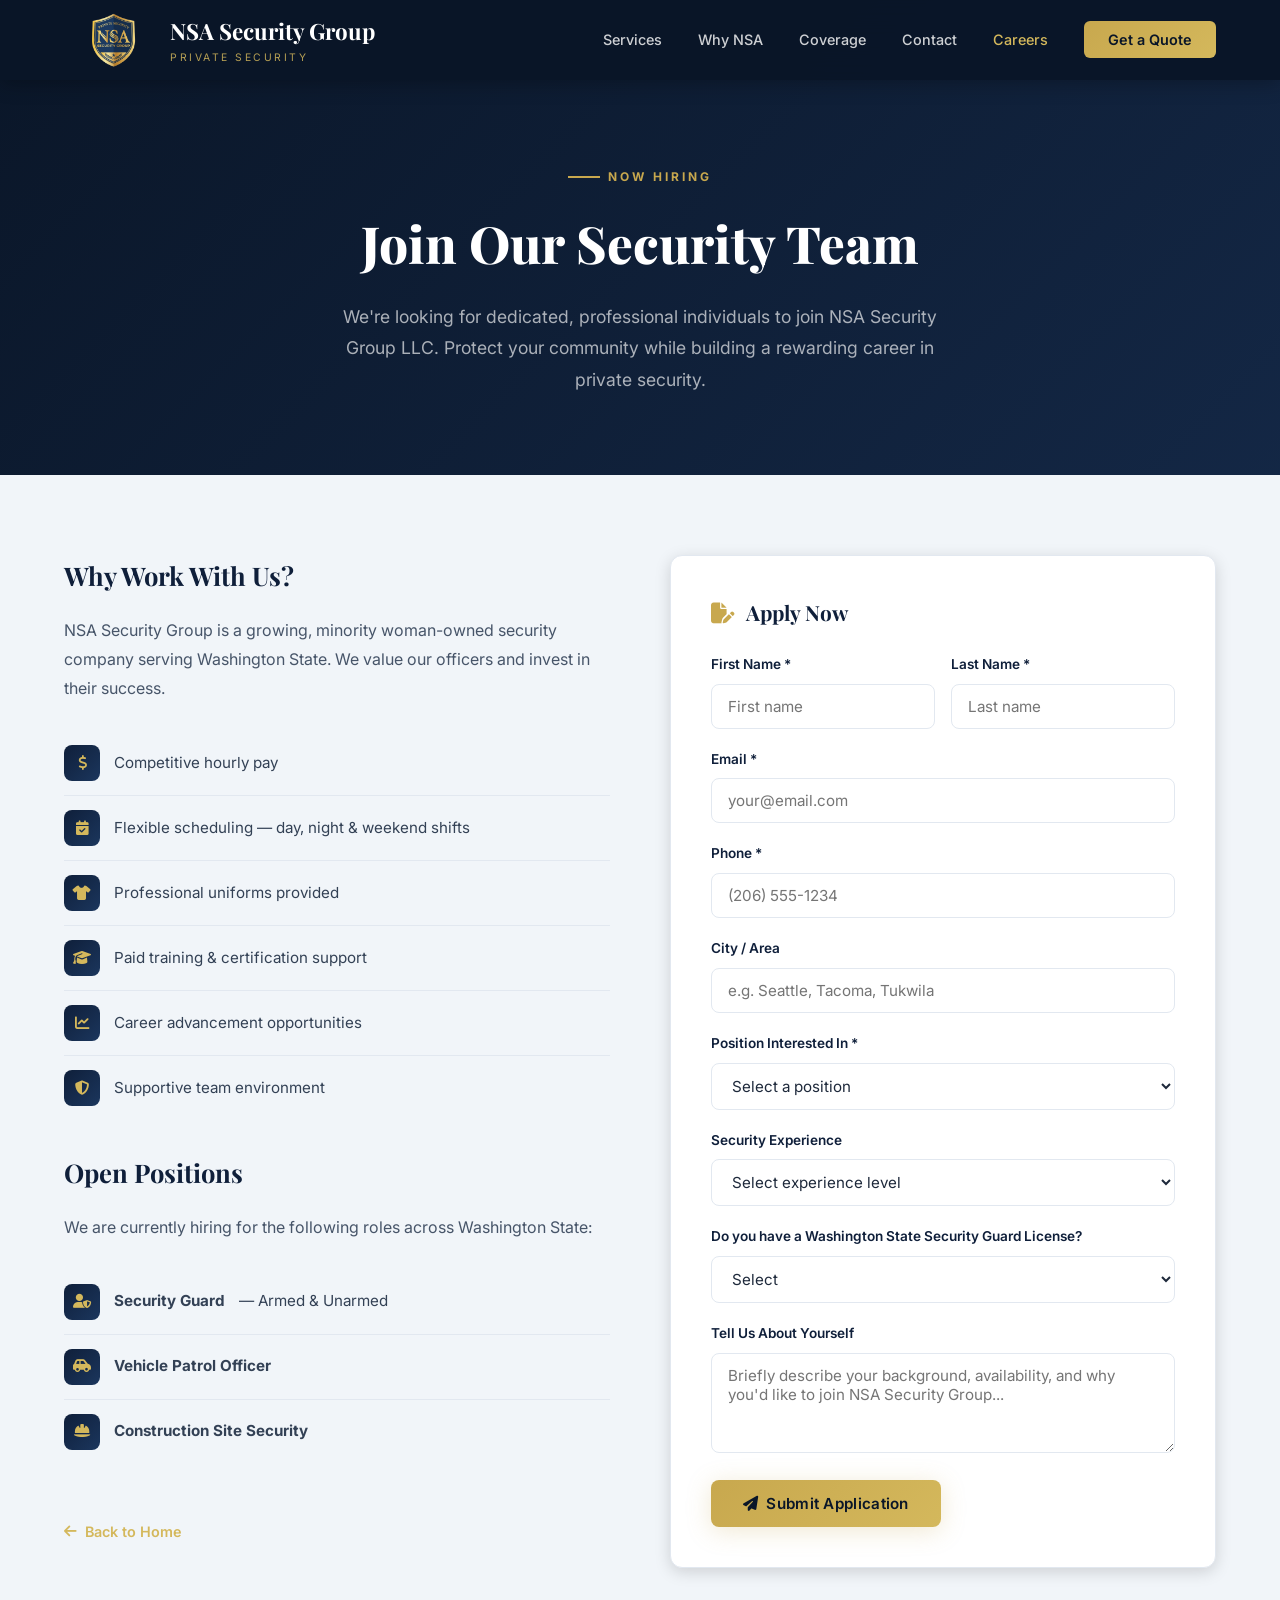
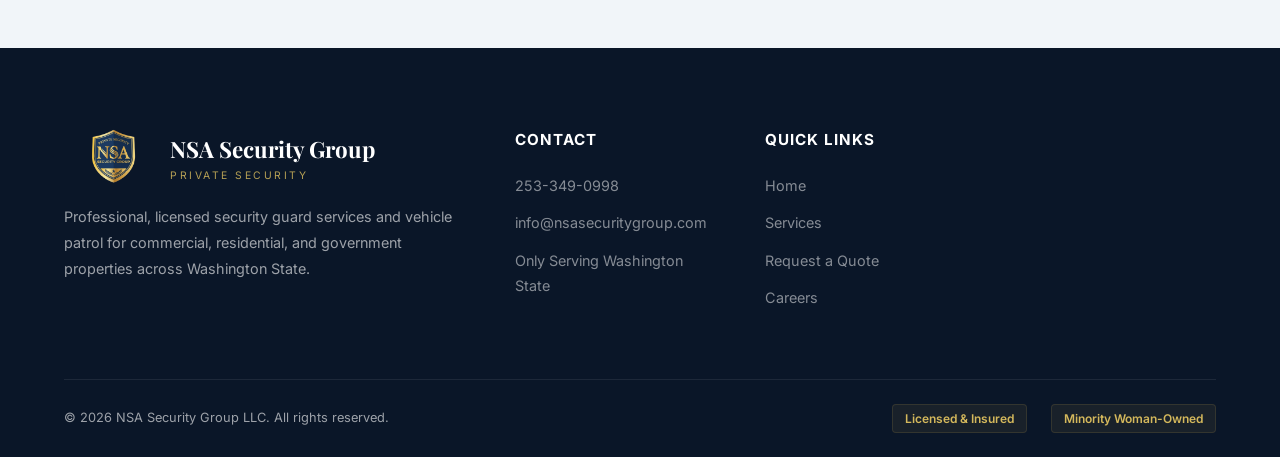
==== careers.html @ 4f9b8d57 "Fix 24/7 display, tighten logo spacing, add careers page" ====
<!DOCTYPE html>
<html lang="en">
<head>
  <meta charset="UTF-8">
  <meta name="viewport" content="width=device-width, initial-scale=1.0">
  <title>Careers — NSA Security Group LLC | Join Our Team</title>
  <meta name="description" content="Join NSA Security Group LLC. We're hiring professional security officers across Washington State. Apply today for security guard and vehicle patrol positions.">
  <link rel="stylesheet" href="styles.css">
  <link rel="stylesheet" href="https://cdnjs.cloudflare.com/ajax/libs/font-awesome/6.5.1/css/all.min.css">
  <style>
    .careers-hero {
      background: var(--navy-900); padding: 160px 0 80px; text-align: center;
      position: relative; overflow: hidden;
    }
    .careers-hero::before {
      content: ''; position: absolute; inset: 0;
      background: linear-gradient(135deg, rgba(10,22,40,.95), rgba(21,42,74,.85));
    }
    .careers-hero .container { position: relative; z-index: 2; }
    .careers-hero h1 {
      font-family: var(--font-heading); font-size: clamp(2rem,4.5vw,3.2rem);
      font-weight: 800; color: var(--white); margin-bottom: 16px;
    }
    .careers-hero p { font-size: 1.1rem; color: rgba(255,255,255,.65); max-width: 600px; margin: 0 auto; line-height: 1.8; }

    .careers-content { padding: 80px 0; background: var(--slate-100); }
    .careers-grid { display: grid; grid-template-columns: 1fr 1fr; gap: 60px; align-items: start; }

    .careers-info h2 { font-family: var(--font-heading); font-size: 1.6rem; color: var(--navy-800); margin-bottom: 20px; }
    .careers-info > p { color: var(--slate-600); line-height: 1.8; margin-bottom: 28px; }

    .perk-list { list-style: none; margin-bottom: 32px; }
    .perk-list li {
      display: flex; align-items: center; gap: 14px; padding: 14px 0;
      border-bottom: 1px solid var(--slate-200); color: var(--slate-700); font-size: .95rem;
    }
    .perk-list li:last-child { border-bottom: none; }
    .perk-icon {
      width: 36px; height: 36px; border-radius: 8px; flex-shrink: 0;
      background: linear-gradient(135deg, var(--navy-800), var(--navy-600));
      display: flex; align-items: center; justify-content: center;
      color: var(--gold-400); font-size: .9rem;
    }

    .apply-card {
      background: var(--white); border-radius: var(--radius); padding: 40px;
      box-shadow: var(--shadow-md); border: 1px solid var(--slate-200);
    }
    .apply-card h3 {
      font-family: var(--font-heading); font-size: 1.3rem;
      color: var(--navy-800); margin-bottom: 24px;
    }

    .back-link {
      display: inline-flex; align-items: center; gap: 8px;
      color: var(--gold-400); text-decoration: none; font-weight: 600;
      font-size: .9rem; margin-top: 24px; transition: var(--transition);
    }
    .back-link:hover { color: var(--gold-300); }

    @media (max-width: 768px) {
      .careers-grid { grid-template-columns: 1fr; gap: 40px; }
      .form-row { grid-template-columns: 1fr; }
    }
  </style>
</head>
<body>

<!-- NAV -->
<nav class="nav scrolled" id="mainNav">
  <div class="container nav-inner">
    <a href="index.html" class="nav-logo">
      <img src="assets/images/nsa-badge.png" alt="NSA Security Group Badge">
      <div>
        <div class="nav-logo-text">NSA Security Group</div>
        <div class="nav-logo-sub">Private Security</div>
      </div>
    </a>
    <ul class="nav-links" id="navLinks">
      <li><a href="index.html#services">Services</a></li>
      <li><a href="index.html#why-nsa">Why NSA</a></li>
      <li><a href="index.html#coverage">Coverage</a></li>
      <li><a href="index.html#contact">Contact</a></li>
      <li><a href="careers.html" style="color:var(--gold-400)">Careers</a></li>
      <li><a href="index.html#quote" class="nav-cta">Get a Quote</a></li>
    </ul>
    <button class="nav-toggle" id="navToggle" aria-label="Toggle menu">
      <span></span><span></span><span></span>
    </button>
  </div>
</nav>

<!-- HERO -->
<section class="careers-hero">
  <div class="container">
    <div class="section-label">Now Hiring</div>
    <h1>Join Our Security Team</h1>
    <p>We're looking for dedicated, professional individuals to join NSA Security Group LLC. Protect your community while building a rewarding career in private security.</p>
  </div>
</section>

<!-- APPLICATION -->
<section class="careers-content">
  <div class="container">
    <div class="careers-grid">
      <div class="careers-info">
        <h2>Why Work With Us?</h2>
        <p>NSA Security Group is a growing, minority woman-owned security company serving Washington State. We value our officers and invest in their success.</p>
        <ul class="perk-list">
          <li><div class="perk-icon"><i class="fa-solid fa-dollar-sign"></i></div> Competitive hourly pay</li>
          <li><div class="perk-icon"><i class="fa-solid fa-calendar-check"></i></div> Flexible scheduling — day, night & weekend shifts</li>
          <li><div class="perk-icon"><i class="fa-solid fa-shirt"></i></div> Professional uniforms provided</li>
          <li><div class="perk-icon"><i class="fa-solid fa-graduation-cap"></i></div> Paid training & certification support</li>
          <li><div class="perk-icon"><i class="fa-solid fa-chart-line"></i></div> Career advancement opportunities</li>
          <li><div class="perk-icon"><i class="fa-solid fa-shield-halved"></i></div> Supportive team environment</li>
        </ul>
        <h2>Open Positions</h2>
        <p>We are currently hiring for the following roles across Washington State:</p>
        <ul class="perk-list">
          <li><div class="perk-icon"><i class="fa-solid fa-user-shield"></i></div> <strong>Security Guard</strong> — Armed & Unarmed</li>
          <li><div class="perk-icon"><i class="fa-solid fa-car-side"></i></div> <strong>Vehicle Patrol Officer</strong></li>
          <li><div class="perk-icon"><i class="fa-solid fa-helmet-safety"></i></div> <strong>Construction Site Security</strong></li>
        </ul>
        <a href="index.html" class="back-link"><i class="fa-solid fa-arrow-left"></i> Back to Home</a>
      </div>

      <div class="apply-card">
        <h3><i class="fa-solid fa-file-pen" style="color:var(--gold-500);margin-right:8px"></i> Apply Now</h3>
        <form id="applyForm" name="careers" method="POST" data-netlify="true">
          <div class="form-row">
            <div class="form-group">
              <label for="appFirstName">First Name *</label>
              <input type="text" id="appFirstName" name="firstName" placeholder="First name" required>
            </div>
            <div class="form-group">
              <label for="appLastName">Last Name *</label>
              <input type="text" id="appLastName" name="lastName" placeholder="Last name" required>
            </div>
          </div>
          <div class="form-group">
            <label for="appEmail">Email *</label>
            <input type="email" id="appEmail" name="email" placeholder="your@email.com" required>
          </div>
          <div class="form-group">
            <label for="appPhone">Phone *</label>
            <input type="tel" id="appPhone" name="phone" placeholder="(206) 555-1234" required>
          </div>
          <div class="form-group">
            <label for="appCity">City / Area</label>
            <input type="text" id="appCity" name="city" placeholder="e.g. Seattle, Tacoma, Tukwila">
          </div>
          <div class="form-group">
            <label for="appPosition">Position Interested In *</label>
            <select id="appPosition" name="position" required>
              <option value="" disabled selected>Select a position</option>
              <option value="guard-armed">Security Guard — Armed</option>
              <option value="guard-unarmed">Security Guard — Unarmed</option>
              <option value="patrol">Vehicle Patrol Officer</option>
              <option value="construction">Construction Site Security</option>
              <option value="other">Other / Open to Any</option>
            </select>
          </div>
          <div class="form-group">
            <label for="appExperience">Security Experience</label>
            <select id="appExperience" name="experience">
              <option value="" disabled selected>Select experience level</option>
              <option value="none">No prior experience</option>
              <option value="1-2">1–2 years</option>
              <option value="3-5">3–5 years</option>
              <option value="5+">5+ years</option>
            </select>
          </div>
          <div class="form-group">
            <label for="appLicense">Do you have a Washington State Security Guard License?</label>
            <select id="appLicense" name="license">
              <option value="" disabled selected>Select</option>
              <option value="yes">Yes</option>
              <option value="no">No</option>
              <option value="in-progress">In Progress</option>
            </select>
          </div>
          <div class="form-group">
            <label for="appMessage">Tell Us About Yourself</label>
            <textarea id="appMessage" name="message" placeholder="Briefly describe your background, availability, and why you'd like to join NSA Security Group..."></textarea>
          </div>
          <button type="submit" class="btn btn-primary">
            <i class="fa-solid fa-paper-plane"></i> Submit Application
          </button>
        </form>
      </div>
    </div>
  </div>
</section>

<!-- FOOTER -->
<footer class="footer">
  <div class="container">
    <div class="footer-grid">
      <div class="footer-brand">
        <a href="index.html" class="nav-logo">
          <img src="assets/images/nsa-badge.png" alt="NSA Security Group">
          <div>
            <div class="nav-logo-text">NSA Security Group</div>
            <div class="nav-logo-sub">Private Security</div>
          </div>
        </a>
        <p>Professional, licensed security guard services and vehicle patrol for commercial, residential, and government properties across Washington State.</p>
      </div>
      <div>
        <h4>Contact</h4>
        <ul>
          <li><a href="tel:2533490998">253-349-0998</a></li>
          <li><a href="mailto:info@nsasecuritygroup.com">info@nsasecuritygroup.com</a></li>
          <li><a href="#">Only Serving Washington State</a></li>
        </ul>
      </div>
      <div>
        <h4>Quick Links</h4>
        <ul>
          <li><a href="index.html">Home</a></li>
          <li><a href="index.html#services">Services</a></li>
          <li><a href="index.html#quote">Request a Quote</a></li>
          <li><a href="careers.html">Careers</a></li>
        </ul>
      </div>
    </div>
    <div class="footer-bottom">
      <div>&copy; 2026 NSA Security Group LLC. All rights reserved.</div>
      <div class="footer-certs">
        <span class="footer-cert">Licensed &amp; Insured</span>
        <span class="footer-cert">Minority Woman-Owned</span>
      </div>
    </div>
  </div>
</footer>

<script>
  // Mobile toggle
  const toggle = document.getElementById('navToggle');
  const links = document.getElementById('navLinks');
  toggle.addEventListener('click', () => {
    links.classList.toggle('active');
    const s = toggle.querySelectorAll('span');
    const open = links.classList.contains('active');
    s[0].style.transform = open ? 'rotate(45deg) translate(5px,5px)' : '';
    s[1].style.opacity = open ? '0' : '';
    s[2].style.transform = open ? 'rotate(-45deg) translate(5px,-5px)' : '';
  });

  // Form submit
  document.getElementById('applyForm').addEventListener('submit', e => {
    e.preventDefault();
    const d = Object.fromEntries(new FormData(e.target).entries());
    const subj = encodeURIComponent('Job Application — ' + d.firstName + ' ' + d.lastName);
    const body = encodeURIComponent(
      `Name: ${d.firstName} ${d.lastName}\nEmail: ${d.email}\nPhone: ${d.phone}\nCity: ${d.city || 'N/A'}\nPosition: ${d.position}\nExperience: ${d.experience || 'N/A'}\nLicense: ${d.license || 'N/A'}\n\n${d.message || ''}`
    );
    window.location.href = `mailto:info@nsasecuritygroup.com?subject=${subj}&body=${body}`;
    const btn = e.target.querySelector('button[type="submit"]');
    const orig = btn.innerHTML;
    btn.innerHTML = '<i class="fa-solid fa-check"></i> Application Sent';
    btn.style.background = 'linear-gradient(135deg,#22c55e,#16a34a)';
    btn.style.color = '#fff';
    setTimeout(() => { btn.innerHTML = orig; btn.style.background = ''; btn.style.color = ''; e.target.reset(); }, 4000);
  });
</script>
</body>
</html>
---- styles.css ----
/* ===== NSA Security Group LLC — Design System ===== */
@import url('https://fonts.googleapis.com/css2?family=Inter:wght@300;400;500;600;700;800;900&family=Playfair+Display:wght@600;700;800&display=swap');

*, *::before, *::after { margin: 0; padding: 0; box-sizing: border-box; }

:root {
  --navy-900: #0a1628;
  --navy-800: #0f1f3a;
  --navy-700: #152a4a;
  --navy-600: #1b365d;
  --navy-500: #234478;
  --gold-500: #c8a84e;
  --gold-400: #d4b85c;
  --gold-300: #e0c96f;
  --gold-200: #f0dfa0;
  --slate-100: #f1f5f9;
  --slate-200: #e2e8f0;
  --slate-300: #cbd5e1;
  --slate-600: #475569;
  --slate-700: #334155;
  --slate-800: #1e293b;
  --white: #ffffff;
  --font-heading: 'Playfair Display', Georgia, serif;
  --font-body: 'Inter', -apple-system, sans-serif;
  --shadow-sm: 0 1px 3px rgba(0,0,0,.12);
  --shadow-md: 0 4px 16px rgba(0,0,0,.15);
  --shadow-lg: 0 12px 40px rgba(0,0,0,.2);
  --shadow-gold: 0 4px 24px rgba(200,168,78,.25);
  --radius: 12px;
  --transition: .35s cubic-bezier(.4,0,.2,1);
}

html { scroll-behavior: smooth; font-size: 16px; }
body {
  font-family: var(--font-body);
  color: var(--slate-800);
  background: var(--white);
  line-height: 1.6;
  overflow-x: hidden;
  -webkit-font-smoothing: antialiased;
}

/* ===== UTILITIES ===== */
.container { width: 100%; max-width: 1200px; margin: 0 auto; padding: 0 24px; }
.section-pad { padding: 100px 0; }
.text-center { text-align: center; }
.gold-text { color: var(--gold-500); }

.section-label {
  display: inline-flex; align-items: center; gap: 8px;
  font-size: .75rem; font-weight: 700; letter-spacing: 3px; text-transform: uppercase;
  color: var(--gold-500); margin-bottom: 16px;
}
.section-label::before {
  content: ''; width: 32px; height: 2px; background: var(--gold-500);
}

.section-title {
  font-family: var(--font-heading); font-size: clamp(2rem,4vw,3rem);
  font-weight: 700; color: var(--navy-800); line-height: 1.15; margin-bottom: 20px;
}

.section-subtitle {
  font-size: 1.1rem; color: var(--slate-600); max-width: 640px; line-height: 1.7;
}
.section-subtitle.center { margin: 0 auto; }

/* ===== BUTTONS ===== */
.btn {
  display: inline-flex; align-items: center; gap: 8px;
  padding: 14px 32px; border-radius: 8px; font-family: var(--font-body);
  font-size: .95rem; font-weight: 600; text-decoration: none;
  cursor: pointer; border: none; transition: var(--transition);
  letter-spacing: .3px;
}
.btn-primary {
  background: linear-gradient(135deg, var(--gold-500), var(--gold-400));
  color: var(--navy-900); box-shadow: var(--shadow-gold);
}
.btn-primary:hover {
  transform: translateY(-2px);
  box-shadow: 0 8px 32px rgba(200,168,78,.4);
}
.btn-outline {
  background: transparent; border: 2px solid rgba(255,255,255,.3);
  color: var(--white);
}
.btn-outline:hover {
  border-color: var(--gold-500); color: var(--gold-400);
  background: rgba(200,168,78,.08);
}
.btn-dark {
  background: var(--navy-800); color: var(--white);
}
.btn-dark:hover {
  background: var(--navy-700); transform: translateY(-2px);
  box-shadow: var(--shadow-md);
}

/* ===== NAV ===== */
.nav {
  position: fixed; top: 0; left: 0; right: 0; z-index: 1000;
  padding: 20px 0; transition: var(--transition);
}
.nav.scrolled {
  background: rgba(10,22,40,.95); backdrop-filter: blur(16px);
  padding: 12px 0; box-shadow: 0 2px 20px rgba(0,0,0,.3);
}
.nav-inner {
  display: flex; align-items: center; justify-content: space-between;
}
.nav-logo {
  display: flex; align-items: center; gap: 6px;
  text-decoration: none; color: var(--white);
}
.nav-logo img { height: 56px; width: auto; }
.nav-logo-text { font-family: var(--font-heading); font-size: 1.4rem; font-weight: 700; }
.nav-logo-sub { font-size: .65rem; letter-spacing: 2.5px; text-transform: uppercase; color: var(--gold-400); opacity: .85; }

.nav-links { display: flex; align-items: center; gap: 36px; list-style: none; }
.nav-links a {
  color: rgba(255,255,255,.8); text-decoration: none;
  font-size: .9rem; font-weight: 500; transition: var(--transition);
  position: relative;
}
.nav-links a::after {
  content: ''; position: absolute; bottom: -4px; left: 0;
  width: 0; height: 2px; background: var(--gold-500);
  transition: var(--transition);
}
.nav-links a:hover { color: var(--white); }
.nav-links a:hover::after { width: 100%; }
.nav-cta {
  padding: 10px 24px !important; background: linear-gradient(135deg, var(--gold-500), var(--gold-400));
  color: var(--navy-900) !important; border-radius: 6px; font-weight: 600 !important;
}
.nav-cta::after { display: none !important; }
.nav-cta:hover { transform: translateY(-1px); box-shadow: var(--shadow-gold); }

/* Mobile hamburger */
.nav-toggle { display: none; flex-direction: column; gap: 5px; cursor: pointer; background: none; border: none; padding: 4px; }
.nav-toggle span { width: 24px; height: 2px; background: var(--white); transition: var(--transition); border-radius: 2px; }

/* ===== HERO ===== */
.hero {
  position: relative; min-height: 100vh; display: flex; align-items: center;
  overflow: hidden; background: var(--navy-900);
}
.hero-bg {
  position: absolute; inset: 0;
  background: url('assets/images/seattle-skyline.png') center/cover no-repeat;
}
.hero-bg::after {
  content: ''; position: absolute; inset: 0;
  background: linear-gradient(135deg, rgba(10,22,40,.92) 0%, rgba(15,31,58,.8) 50%, rgba(10,22,40,.88) 100%);
}
.hero-content {
  position: relative; z-index: 2; max-width: 720px;
  padding-top: 120px;
}
.hero-badge {
  display: inline-flex; align-items: center; gap: 8px;
  padding: 8px 20px; border-radius: 50px;
  background: rgba(200,168,78,.12); border: 1px solid rgba(200,168,78,.25);
  font-size: .8rem; font-weight: 600; color: var(--gold-400);
  letter-spacing: 1.5px; text-transform: uppercase;
  margin-bottom: 28px; backdrop-filter: blur(8px);
}
.hero-badge .dot { width: 6px; height: 6px; background: var(--gold-400); border-radius: 50%; animation: pulse 2s infinite; }

.hero h1 {
  font-family: var(--font-heading); font-size: clamp(2.5rem,5.5vw,4rem);
  font-weight: 800; color: var(--white); line-height: 1.1; margin-bottom: 24px;
}
.hero p {
  font-size: 1.15rem; color: rgba(255,255,255,.7); line-height: 1.8;
  margin-bottom: 40px; max-width: 560px;
}
.hero-buttons { display: flex; gap: 16px; flex-wrap: wrap; }

.hero-stats {
  display: flex; gap: 48px; margin-top: 64px;
  padding-top: 40px; border-top: 1px solid rgba(255,255,255,.1);
}
.hero-stat-value {
  font-family: var(--font-heading); font-size: 2.25rem;
  font-weight: 700; color: var(--gold-400);
}
.hero-stat-label { font-size: .85rem; color: rgba(255,255,255,.5); margin-top: 4px; }

.hero-image {
  position: absolute; right: -60px; bottom: 0; width: 45%;
  max-width: 560px; z-index: 1; opacity: .3;
}
.hero-image img { width: 100%; height: auto; }

/* Floating badge decoration */
.hero-float {
  position: absolute; right: 8%; top: 50%; transform: translateY(-50%);
  z-index: 3; width: 200px; opacity: .15;
  animation: float 6s ease-in-out infinite;
}
.hero-float img { width: 100%; filter: drop-shadow(0 0 40px rgba(200,168,78,.3)); }

@keyframes pulse { 0%,100% { opacity: 1; } 50% { opacity: .4; } }
@keyframes float { 0%,100% { transform: translateY(-50%); } 50% { transform: translateY(calc(-50% - 12px)); } }

/* ===== TRUST BAR ===== */
.trust-bar {
  background: var(--navy-800); padding: 20px 0;
  border-bottom: 1px solid rgba(200,168,78,.15);
}
.trust-items {
  display: flex; justify-content: center; align-items: center;
  gap: 40px; flex-wrap: wrap;
}
.trust-item {
  display: flex; align-items: center; gap: 10px;
  color: rgba(255,255,255,.7); font-size: .85rem; font-weight: 500;
}
.trust-icon {
  width: 36px; height: 36px; border-radius: 50%;
  background: rgba(200,168,78,.1); border: 1px solid rgba(200,168,78,.2);
  display: flex; align-items: center; justify-content: center;
  color: var(--gold-400); font-size: 1rem;
}

/* ===== SERVICES ===== */
.services { background: var(--slate-100); }
.services-grid {
  display: grid; grid-template-columns: repeat(auto-fit, minmax(340px, 1fr));
  gap: 28px; margin-top: 56px;
}
.service-card {
  background: var(--white); border-radius: var(--radius);
  overflow: hidden; box-shadow: var(--shadow-sm);
  transition: var(--transition); position: relative;
  border: 1px solid var(--slate-200);
}
.service-card:hover {
  transform: translateY(-6px); box-shadow: var(--shadow-lg);
  border-color: rgba(200,168,78,.3);
}
.service-card-img {
  height: 220px; overflow: hidden;
}
.service-card-img img {
  width: 100%; height: 100%; object-fit: cover;
  transition: transform .6s ease;
}
.service-card:hover .service-card-img img { transform: scale(1.06); }
.service-card-body { padding: 28px; }
.service-card-icon {
  width: 48px; height: 48px; border-radius: 10px;
  background: linear-gradient(135deg, var(--navy-800), var(--navy-600));
  display: flex; align-items: center; justify-content: center;
  color: var(--gold-400); font-size: 1.25rem;
  margin-bottom: 16px; box-shadow: var(--shadow-sm);
}
.service-card h3 {
  font-family: var(--font-heading); font-size: 1.35rem;
  color: var(--navy-800); margin-bottom: 10px;
}
.service-card p { font-size: .95rem; color: var(--slate-600); line-height: 1.7; }

/* ===== WHY NSA (split layout) ===== */
.why-section { background: var(--white); }
.why-grid {
  display: grid; grid-template-columns: 1fr 1fr;
  gap: 80px; align-items: center; margin-top: 56px;
}
.why-image { position: relative; border-radius: var(--radius); overflow: hidden; }
.why-image img { width: 100%; border-radius: var(--radius); box-shadow: var(--shadow-lg); }
.why-image-badge {
  position: absolute; bottom: -20px; right: -20px;
  width: 140px; height: 140px; border-radius: 50%;
  background: linear-gradient(135deg, var(--gold-500), var(--gold-300));
  display: flex; flex-direction: column; align-items: center; justify-content: center;
  color: var(--navy-900); box-shadow: var(--shadow-lg);
}
.why-image-badge span:first-child { font-family: var(--font-heading); font-size: 2rem; font-weight: 800; line-height: 1; }
.why-image-badge span:last-child { font-size: .7rem; font-weight: 600; letter-spacing: 1px; text-transform: uppercase; }

.why-list { list-style: none; margin-top: 32px; }
.why-list li {
  display: flex; gap: 16px; padding: 18px 0;
  border-bottom: 1px solid var(--slate-200);
}
.why-list li:last-child { border-bottom: none; }
.why-check {
  flex-shrink: 0; width: 28px; height: 28px; border-radius: 50%;
  background: rgba(200,168,78,.12); color: var(--gold-500);
  display: flex; align-items: center; justify-content: center;
  font-size: .85rem; margin-top: 2px;
}
.why-list h4 { font-size: 1rem; color: var(--navy-800); margin-bottom: 4px; }
.why-list p { font-size: .9rem; color: var(--slate-600); }

/* ===== COVERAGE / WA STATE ===== */
.coverage {
  background: linear-gradient(135deg, var(--navy-900), var(--navy-700));
  color: var(--white); position: relative; overflow: hidden;
}
.coverage .section-title { color: var(--white); }
.coverage .section-subtitle { color: rgba(255,255,255,.6); }
.coverage-grid {
  display: grid; grid-template-columns: 1fr 1fr;
  gap: 60px; align-items: center; margin-top: 56px;
}
.coverage-map { text-align: center; }
.coverage-map img {
  width: 100%; max-width: 420px; border-radius: var(--radius);
  box-shadow: 0 0 60px rgba(200,168,78,.15);
}
.coverage-details h3 {
  font-family: var(--font-heading); font-size: 1.5rem;
  margin-bottom: 24px; color: var(--gold-400);
}
.coverage-list { list-style: none; }
.coverage-list li {
  padding: 12px 0; border-bottom: 1px solid rgba(255,255,255,.08);
  display: flex; align-items: center; gap: 12px;
  color: rgba(255,255,255,.8); font-size: .95rem;
}
.coverage-list .cov-icon { color: var(--gold-400); font-size: .9rem; }
.coverage-callout {
  margin-top: 32px; padding: 20px 24px; border-radius: 10px;
  background: rgba(200,168,78,.08); border: 1px solid rgba(200,168,78,.2);
  font-size: .95rem; color: var(--gold-300);
}

/* ===== CTA BANNER ===== */
.cta-banner {
  background: linear-gradient(135deg, var(--gold-500), var(--gold-300));
  padding: 80px 0; text-align: center;
}
.cta-banner h2 {
  font-family: var(--font-heading); font-size: clamp(1.8rem,3.5vw,2.5rem);
  color: var(--navy-900); margin-bottom: 16px;
}
.cta-banner p { font-size: 1.1rem; color: var(--navy-700); margin-bottom: 32px; max-width: 560px; margin-left: auto; margin-right: auto; }
.cta-banner .btn-dark { font-size: 1.05rem; padding: 16px 40px; }

/* ===== QUOTE FORM ===== */
.quote-section { background: var(--slate-100); }
.quote-grid {
  display: grid; grid-template-columns: 1fr 1fr;
  gap: 60px; align-items: start; margin-top: 56px;
}
.quote-info h3 {
  font-family: var(--font-heading); font-size: 1.5rem;
  color: var(--navy-800); margin-bottom: 20px;
}
.quote-info p { color: var(--slate-600); margin-bottom: 28px; line-height: 1.8; }
.contact-item {
  display: flex; align-items: center; gap: 16px;
  padding: 16px 0; border-bottom: 1px solid var(--slate-200);
}
.contact-icon {
  width: 44px; height: 44px; border-radius: 10px;
  background: linear-gradient(135deg, var(--navy-800), var(--navy-600));
  display: flex; align-items: center; justify-content: center;
  color: var(--gold-400); font-size: 1.1rem; flex-shrink: 0;
}
.contact-item-label { font-size: .8rem; color: var(--slate-600); text-transform: uppercase; letter-spacing: 1px; }
.contact-item-value { font-size: 1rem; color: var(--navy-800); font-weight: 600; }

.quote-form-card {
  background: var(--white); border-radius: var(--radius);
  padding: 40px; box-shadow: var(--shadow-md);
  border: 1px solid var(--slate-200);
}
.quote-form-card h3 {
  font-family: var(--font-heading); font-size: 1.4rem;
  color: var(--navy-800); margin-bottom: 28px;
}
.form-group { margin-bottom: 20px; }
.form-group label {
  display: block; font-size: .85rem; font-weight: 600;
  color: var(--navy-800); margin-bottom: 8px;
}
.form-group input,
.form-group select,
.form-group textarea {
  width: 100%; padding: 12px 16px; border-radius: 8px;
  border: 1.5px solid var(--slate-200);
  font-family: var(--font-body); font-size: .95rem;
  color: var(--slate-800); background: var(--white);
  transition: var(--transition);
}
.form-group input:focus,
.form-group select:focus,
.form-group textarea:focus {
  outline: none; border-color: var(--gold-500);
  box-shadow: 0 0 0 3px rgba(200,168,78,.15);
}
.form-group textarea { resize: vertical; min-height: 100px; }
.form-row { display: grid; grid-template-columns: 1fr 1fr; gap: 16px; }
.quote-form-card .btn { width: 100%; justify-content: center; margin-top: 8px; }

/* ===== FOOTER ===== */
.footer {
  background: var(--navy-900); color: rgba(255,255,255,.6);
  padding: 80px 0 0;
}
.footer-grid {
  display: grid; grid-template-columns: 2fr 1fr 1fr 1fr;
  gap: 48px;
}
.footer-brand p { margin-top: 16px; font-size: .9rem; line-height: 1.8; }
.footer-brand img { height: 56px; margin-bottom: 4px; }
.footer h4 {
  color: var(--white); font-size: .95rem; font-weight: 700;
  margin-bottom: 20px; text-transform: uppercase; letter-spacing: 1px;
}
.footer ul { list-style: none; }
.footer ul li { margin-bottom: 12px; }
.footer ul a {
  color: rgba(255,255,255,.5); text-decoration: none;
  font-size: .9rem; transition: var(--transition);
}
.footer ul a:hover { color: var(--gold-400); }
.footer-bottom {
  margin-top: 56px; padding: 24px 0;
  border-top: 1px solid rgba(255,255,255,.08);
  display: flex; justify-content: space-between; align-items: center;
  font-size: .8rem;
}
.footer-certs {
  display: flex; gap: 24px; align-items: center;
}
.footer-cert {
  padding: 4px 12px; border-radius: 4px;
  background: rgba(200,168,78,.08); border: 1px solid rgba(200,168,78,.15);
  color: var(--gold-400); font-size: .75rem; font-weight: 600;
}

/* ===== SCROLL ANIMATIONS ===== */
.reveal {
  opacity: 0; transform: translateY(30px);
  transition: opacity .7s ease, transform .7s ease;
}
.reveal.visible { opacity: 1; transform: translateY(0); }

/* ===== RESPONSIVE ===== */
@media (max-width: 1024px) {
  .why-grid, .coverage-grid, .quote-grid { grid-template-columns: 1fr; gap: 40px; }
  .footer-grid { grid-template-columns: 1fr 1fr; }
  .hero-float { display: none; }
  .hero-image { display: none; }
}
@media (max-width: 768px) {
  .section-pad { padding: 64px 0; }
  .nav-links { 
    display: none; flex-direction: column; position: absolute;
    top: 100%; left: 0; right: 0; background: rgba(10,22,40,.98);
    padding: 24px; gap: 20px; backdrop-filter: blur(16px);
  }
  .nav-links.active { display: flex; }
  .nav-toggle { display: flex; }
  .hero { min-height: auto; padding: 120px 0 80px; }
  .hero h1 { font-size: 2rem; }
  .hero-stats { gap: 24px; flex-wrap: wrap; }
  .hero-buttons { flex-direction: column; }
  .services-grid { grid-template-columns: 1fr; }
  .trust-items { gap: 20px; }
  .form-row { grid-template-columns: 1fr; }
  .footer-grid { grid-template-columns: 1fr; }
  .footer-bottom { flex-direction: column; gap: 16px; text-align: center; }
}
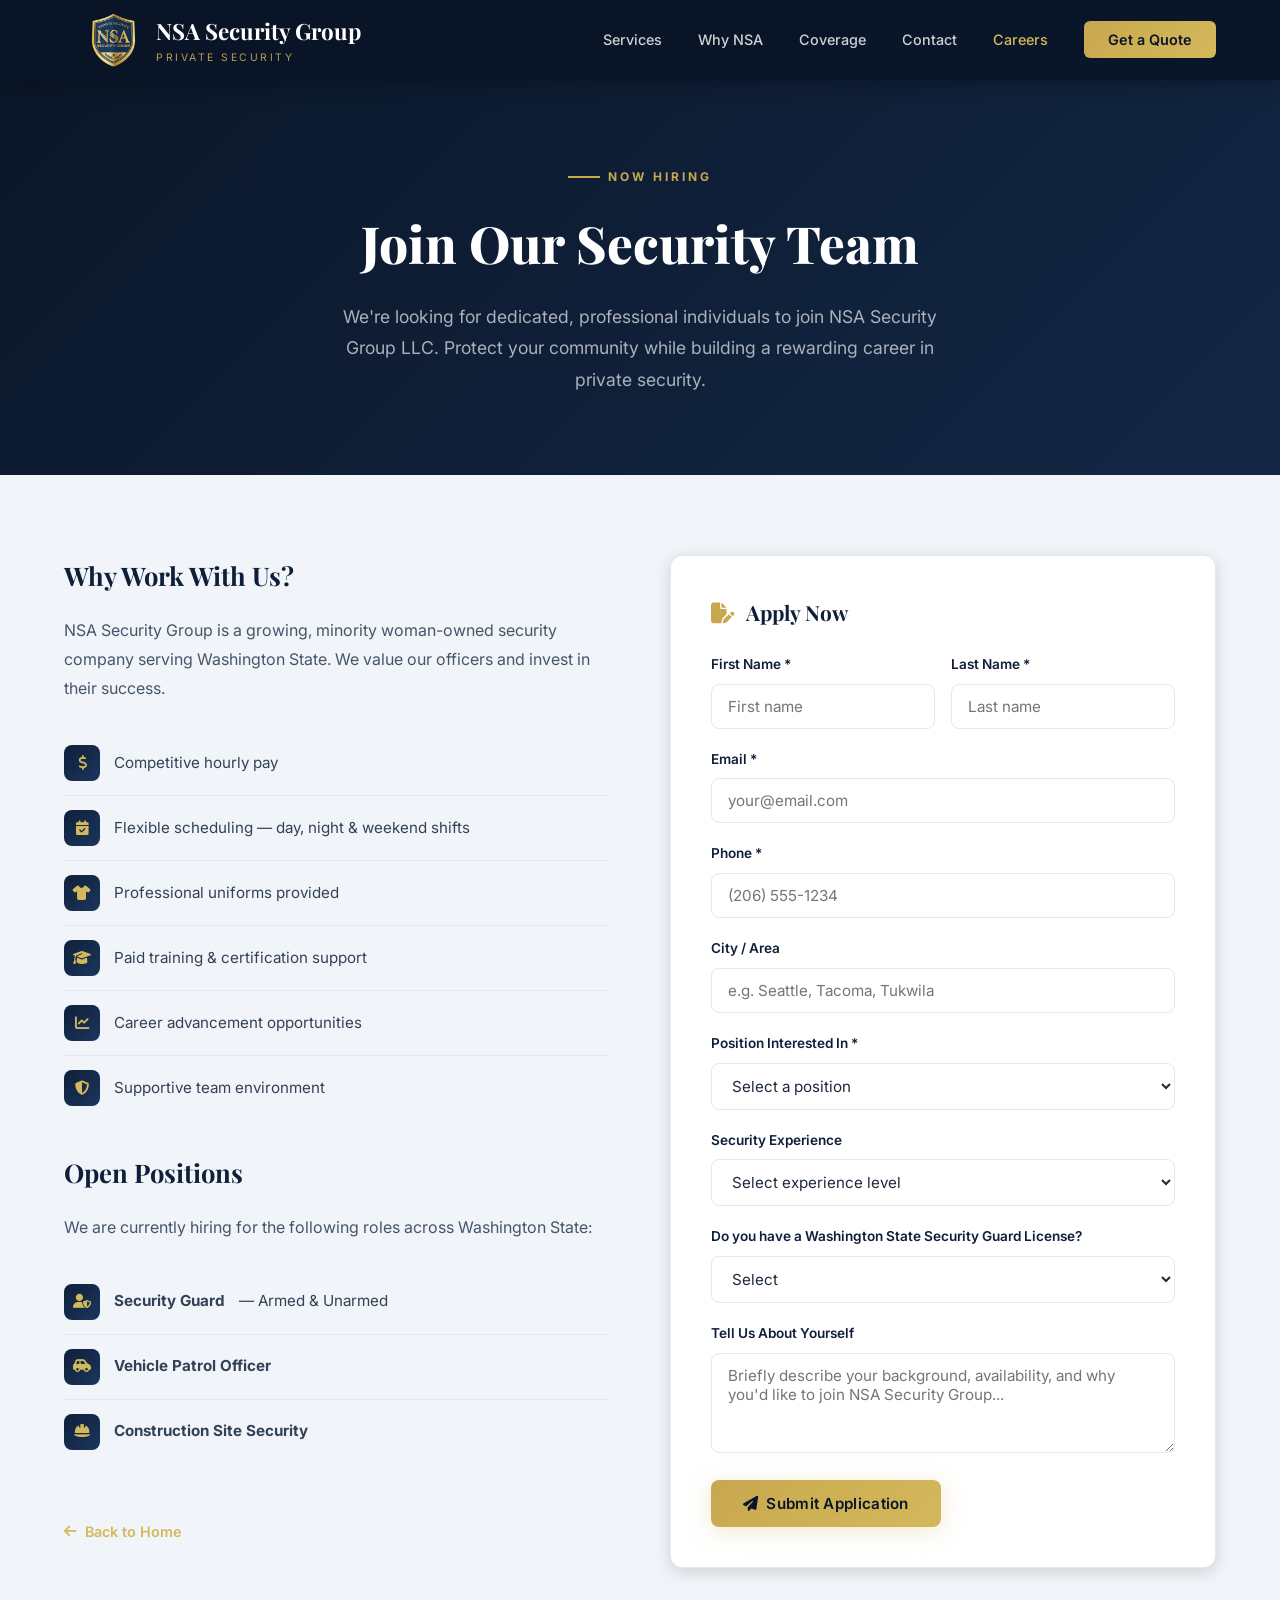
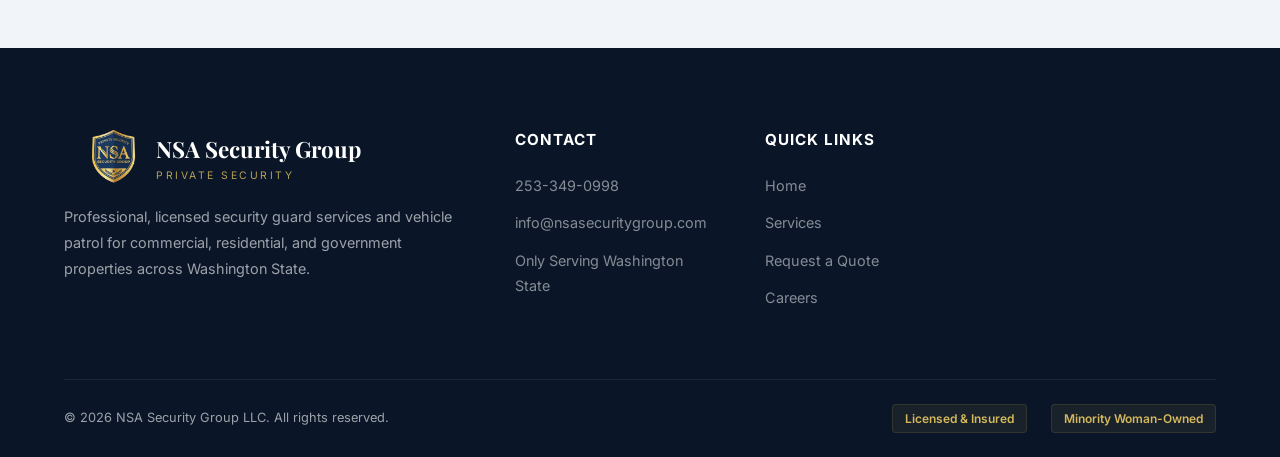
==== commit 0eb8db6b: "Add 4th hero stat, tighten logo gap, fix form submissions to Netlify" ====
--- a/careers.html
+++ b/careers.html
@@ -247,21 +247,33 @@
     s[2].style.transform = open ? 'rotate(-45deg) translate(5px,-5px)' : '';
   });
 
-  // Form submit
+  // Form submit (submits to Netlify Forms)
   document.getElementById('applyForm').addEventListener('submit', e => {
     e.preventDefault();
-    const d = Object.fromEntries(new FormData(e.target).entries());
-    const subj = encodeURIComponent('Job Application — ' + d.firstName + ' ' + d.lastName);
-    const body = encodeURIComponent(
-      `Name: ${d.firstName} ${d.lastName}\nEmail: ${d.email}\nPhone: ${d.phone}\nCity: ${d.city || 'N/A'}\nPosition: ${d.position}\nExperience: ${d.experience || 'N/A'}\nLicense: ${d.license || 'N/A'}\n\n${d.message || ''}`
-    );
-    window.location.href = `mailto:info@nsasecuritygroup.com?subject=${subj}&body=${body}`;
-    const btn = e.target.querySelector('button[type="submit"]');
-    const orig = btn.innerHTML;
-    btn.innerHTML = '<i class="fa-solid fa-check"></i> Application Sent';
-    btn.style.background = 'linear-gradient(135deg,#22c55e,#16a34a)';
-    btn.style.color = '#fff';
-    setTimeout(() => { btn.innerHTML = orig; btn.style.background = ''; btn.style.color = ''; e.target.reset(); }, 4000);
+    const formData = new FormData(e.target);
+    
+    fetch('/', {
+      method: 'POST',
+      headers: { 'Content-Type': 'application/x-www-form-urlencoded' },
+      body: new URLSearchParams(formData).toString()
+    })
+    .then(() => {
+      const btn = e.target.querySelector('button[type="submit"]');
+      const orig = btn.innerHTML;
+      btn.innerHTML = '<i class="fa-solid fa-check"></i> Application Submitted!';
+      btn.style.background = 'linear-gradient(135deg,#22c55e,#16a34a)';
+      btn.style.color = '#fff';
+      e.target.reset();
+      setTimeout(() => { btn.innerHTML = orig; btn.style.background = ''; btn.style.color = ''; }, 4000);
+    })
+    .catch(() => {
+      const d = Object.fromEntries(formData.entries());
+      const subj = encodeURIComponent('Job Application — ' + d.firstName + ' ' + d.lastName);
+      const body = encodeURIComponent(
+        `Name: ${d.firstName} ${d.lastName}\nEmail: ${d.email}\nPhone: ${d.phone}\nCity: ${d.city || 'N/A'}\nPosition: ${d.position}\nExperience: ${d.experience || 'N/A'}\nLicense: ${d.license || 'N/A'}\n\n${d.message || ''}`
+      );
+      window.location.href = `mailto:info@nsasecuritygroup.com?subject=${subj}&body=${body}`;
+    });
   });
 </script>
 </body>
--- a/styles.css
+++ b/styles.css
@@ -110,10 +110,10 @@
   display: flex; align-items: center; justify-content: space-between;
 }
 .nav-logo {
-  display: flex; align-items: center; gap: 6px;
+  display: flex; align-items: center; gap: 0;
   text-decoration: none; color: var(--white);
 }
-.nav-logo img { height: 56px; width: auto; }
+.nav-logo img { height: 56px; width: auto; margin-right: -8px; }
 .nav-logo-text { font-family: var(--font-heading); font-size: 1.4rem; font-weight: 700; }
 .nav-logo-sub { font-size: .65rem; letter-spacing: 2.5px; text-transform: uppercase; color: var(--gold-400); opacity: .85; }
 
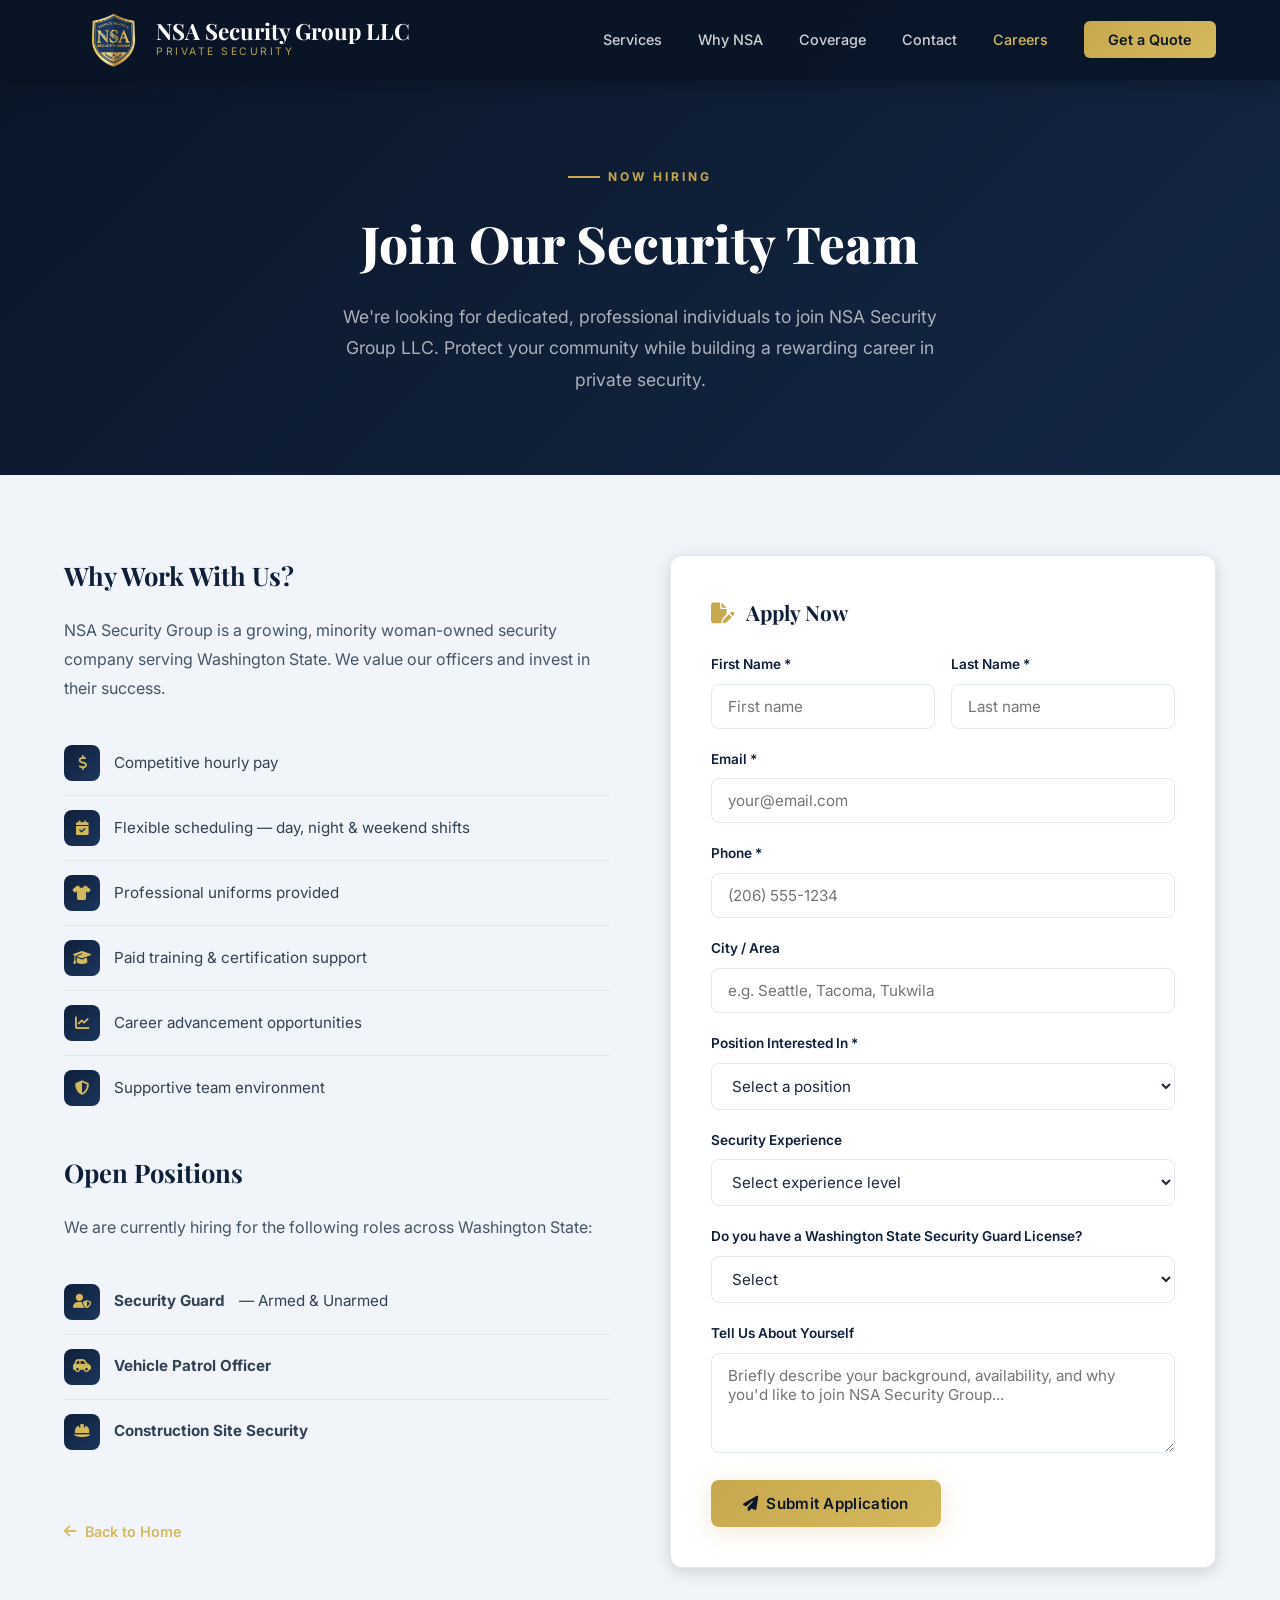
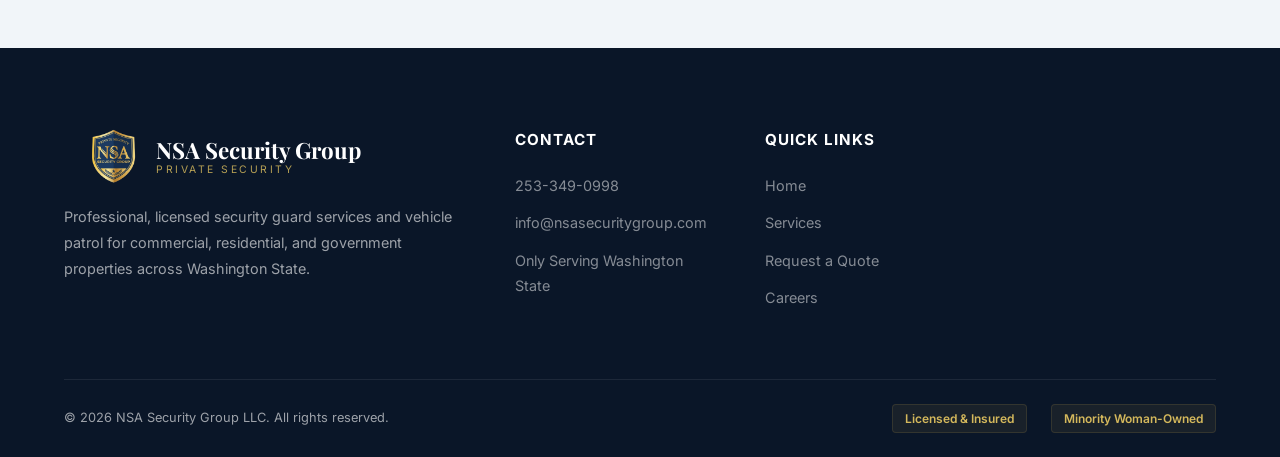
==== commit b2f96e19: "Add LLC to navigation branding" ====
--- a/careers.html
+++ b/careers.html
@@ -72,7 +72,7 @@
     <a href="index.html" class="nav-logo">
       <img src="assets/images/nsa-badge.png" alt="NSA Security Group Badge">
       <div>
-        <div class="nav-logo-text">NSA Security Group</div>
+        <div class="nav-logo-text">NSA Security Group LLC</div>
         <div class="nav-logo-sub">Private Security</div>
       </div>
     </a>
--- a/styles.css
+++ b/styles.css
@@ -42,7 +42,7 @@
 
 /* ===== UTILITIES ===== */
 .container { width: 100%; max-width: 1200px; margin: 0 auto; padding: 0 24px; }
-.section-pad { padding: 100px 0; }
+.section-pad { padding: 80px 0; }
 .text-center { text-align: center; }
 .gold-text { color: var(--gold-500); }
 
@@ -114,7 +114,7 @@
   text-decoration: none; color: var(--white);
 }
 .nav-logo img { height: 56px; width: auto; margin-right: -8px; }
-.nav-logo-text { font-family: var(--font-heading); font-size: 1.4rem; font-weight: 700; }
+.nav-logo-text { font-family: var(--font-heading); font-size: 1.4rem; font-weight: 700; line-height: 1.1; }
 .nav-logo-sub { font-size: .65rem; letter-spacing: 2.5px; text-transform: uppercase; color: var(--gold-400); opacity: .85; }
 
 .nav-links { display: flex; align-items: center; gap: 36px; list-style: none; }
@@ -212,7 +212,7 @@
 }
 .trust-items {
   display: flex; justify-content: center; align-items: center;
-  gap: 40px; flex-wrap: wrap;
+  gap: 24px 40px; flex-wrap: wrap;
 }
 .trust-item {
   display: flex; align-items: center; gap: 10px;
@@ -267,7 +267,7 @@
 .why-section { background: var(--white); }
 .why-grid {
   display: grid; grid-template-columns: 1fr 1fr;
-  gap: 80px; align-items: center; margin-top: 56px;
+  gap: 80px; align-items: start; margin-top: 32px;
 }
 .why-image { position: relative; border-radius: var(--radius); overflow: hidden; }
 .why-image img { width: 100%; border-radius: var(--radius); box-shadow: var(--shadow-lg); }
@@ -450,7 +450,7 @@
   .hero-image { display: none; }
 }
 @media (max-width: 768px) {
-  .section-pad { padding: 64px 0; }
+  .section-pad { padding: 56px 0; }
   .nav-links { 
     display: none; flex-direction: column; position: absolute;
     top: 100%; left: 0; right: 0; background: rgba(10,22,40,.98);
@@ -458,12 +458,15 @@
   }
   .nav-links.active { display: flex; }
   .nav-toggle { display: flex; }
-  .hero { min-height: auto; padding: 120px 0 80px; }
+  .nav-logo-text { font-size: 1.15rem; }
+  .hero { min-height: auto; padding: 0 0 48px; }
+  .hero-content { padding-top: 112px; }
   .hero h1 { font-size: 2rem; }
-  .hero-stats { gap: 24px; flex-wrap: wrap; }
+  .hero-stats { display: grid; grid-template-columns: 1fr 1fr; gap: 32px 24px; }
   .hero-buttons { flex-direction: column; }
   .services-grid { grid-template-columns: 1fr; }
-  .trust-items { gap: 20px; }
+  .trust-items { display: grid; grid-template-columns: 1fr 1fr; gap: 16px; }
+  .trust-item { justify-content: flex-start; }
   .form-row { grid-template-columns: 1fr; }
   .footer-grid { grid-template-columns: 1fr; }
   .footer-bottom { flex-direction: column; gap: 16px; text-align: center; }
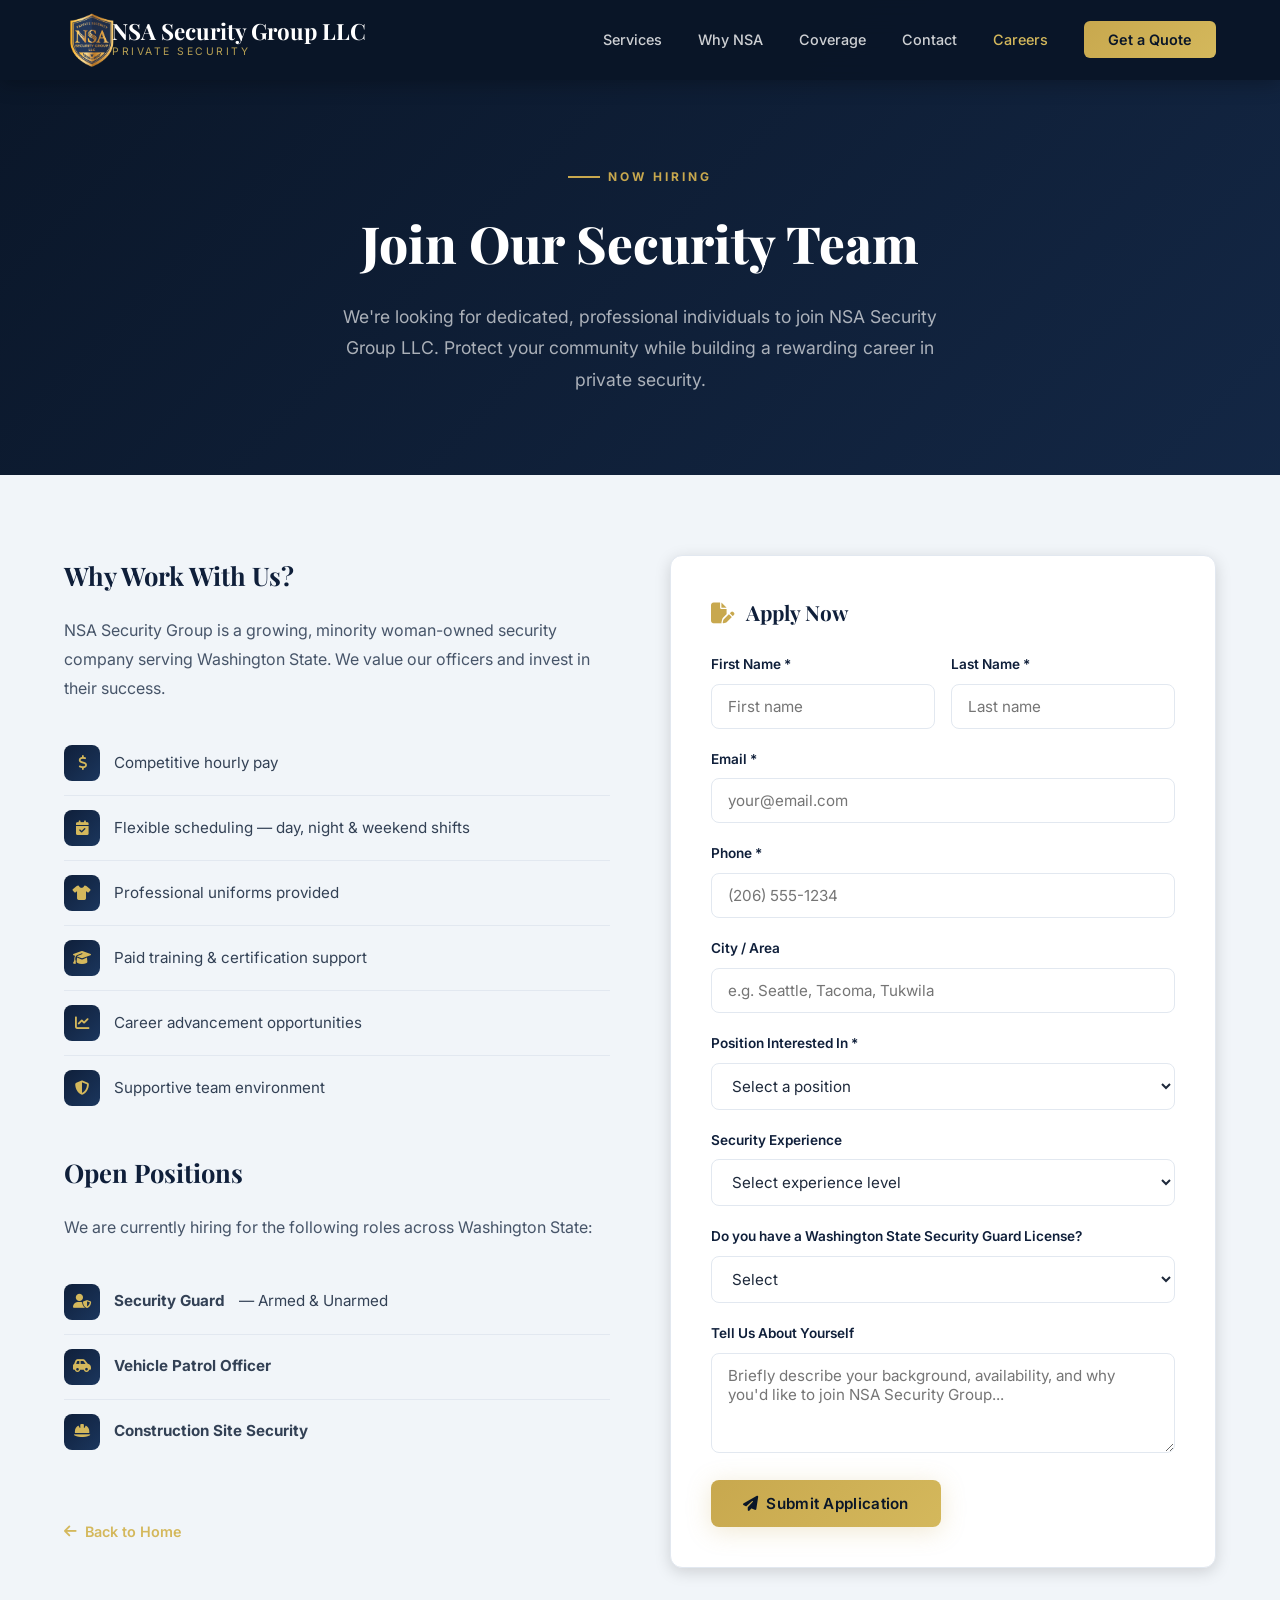
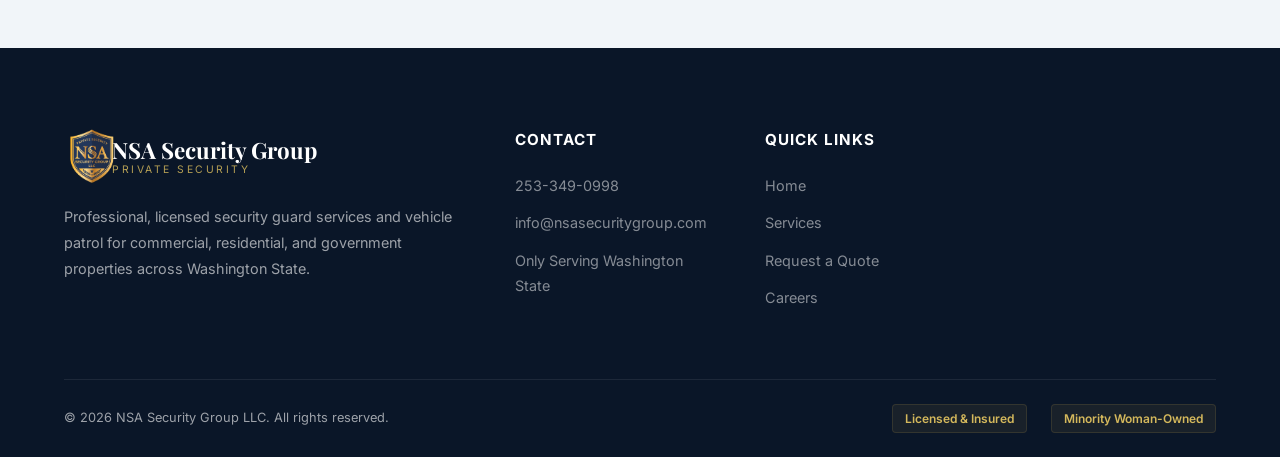
==== commit 5da098f4: "Use transparent LLC badge in site branding" ====
--- a/careers.html
+++ b/careers.html
@@ -70,7 +70,7 @@
 <nav class="nav scrolled" id="mainNav">
   <div class="container nav-inner">
     <a href="index.html" class="nav-logo">
-      <img src="assets/images/nsa-badge.png" alt="NSA Security Group Badge">
+      <img src="assets/images/nsa-badge-llc.png" alt="NSA Security Group LLC Badge">
       <div>
         <div class="nav-logo-text">NSA Security Group LLC</div>
         <div class="nav-logo-sub">Private Security</div>
@@ -198,7 +198,7 @@
     <div class="footer-grid">
       <div class="footer-brand">
         <a href="index.html" class="nav-logo">
-          <img src="assets/images/nsa-badge.png" alt="NSA Security Group">
+          <img src="assets/images/nsa-badge-llc.png" alt="NSA Security Group LLC">
           <div>
             <div class="nav-logo-text">NSA Security Group</div>
             <div class="nav-logo-sub">Private Security</div>
